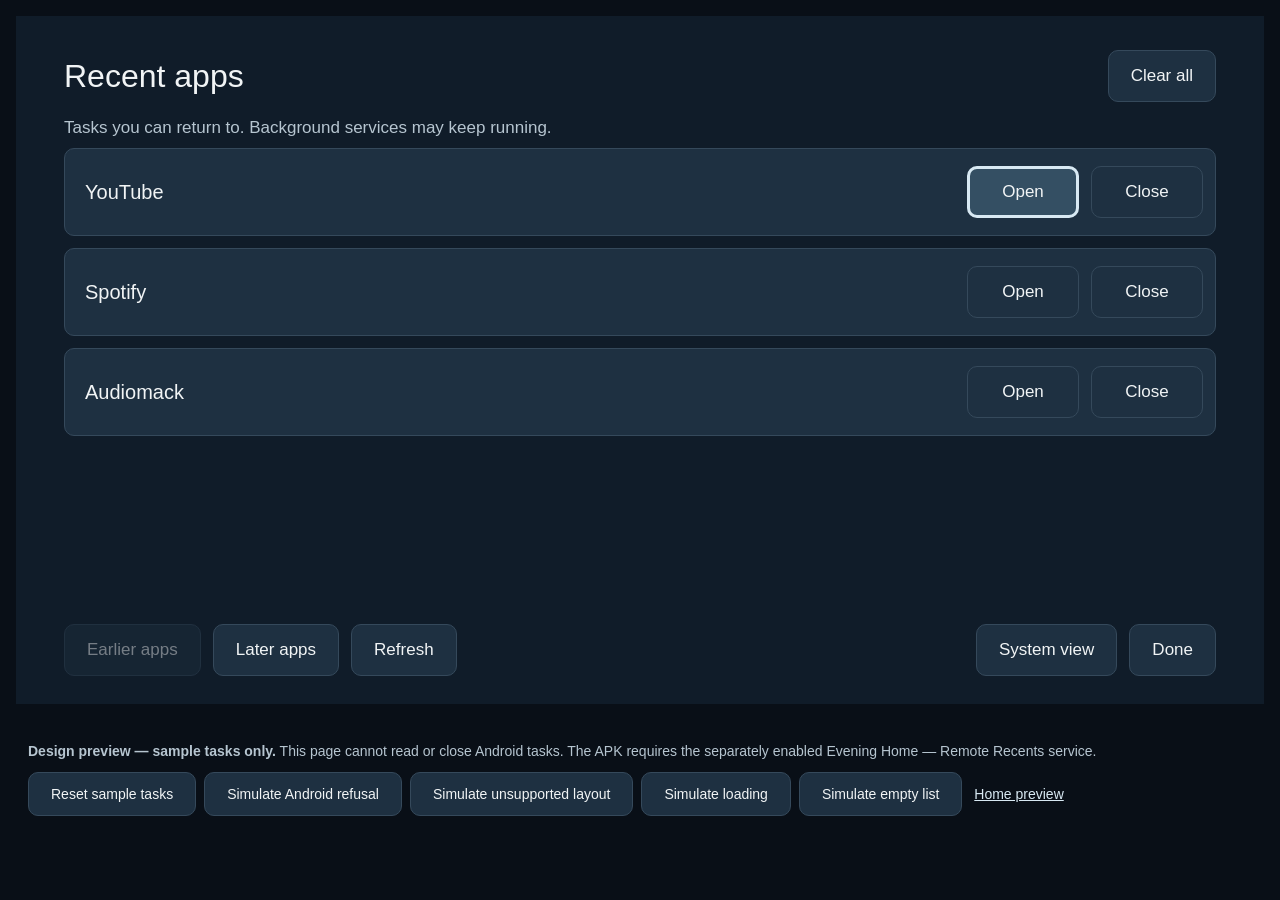
==== launcher/preview/recents.html @ af1833a1 "feat(launcher): add D-pad-friendly Recent apps panel Show real SystemUI task controls through a sepa" ====
<!doctype html>
<html lang="en"><meta charset="utf-8"><meta name="viewport" content="width=device-width,initial-scale=1"><title>Evening Home — Remote Recent apps preview</title>
<style>
:root{--background:#101c29;--surface:#1e3041;--text:#f1f4f5;--muted:#b6c5d0;--focus:#d8e9f3;color-scheme:dark;font-family:Arial,sans-serif;color:var(--text);background:#090f17}*{box-sizing:border-box}body{margin:0}button{font:500 17px Arial,sans-serif;color:var(--text);background:var(--surface);border:1px solid #35495b;border-radius:10px;height:52px;padding:0 22px;cursor:pointer;white-space:nowrap}button:hover{background:#2a4052}button:focus-visible{outline:3px solid var(--focus);outline-offset:-3px;background:#344f63}button:active{background:#466278}button:disabled{opacity:.45;cursor:default}.frame{aspect-ratio:16/9;position:relative;overflow:hidden}.tv{width:1280px;height:720px;transform-origin:top left;position:absolute;background:var(--background);padding:44px 64px;box-shadow:inset 0 0 0 16px #090f17;display:flex;flex-direction:column}header{height:64px;display:flex;align-items:center;justify-content:space-between;flex-shrink:0}h1{font-size:32px;font-weight:400;margin:0}.intro{height:40px;margin:0;font-size:17px;color:var(--muted);display:flex;align-items:center;flex-shrink:0}.tasks{flex:1;overflow:auto;min-height:0;scrollbar-color:#6e8799 var(--background);scrollbar-width:thin}.tasks::-webkit-scrollbar{width:10px}.tasks::-webkit-scrollbar-track{background:var(--background)}.tasks::-webkit-scrollbar-thumb{background:#6e8799;border:2px solid var(--background);border-radius:6px}.tasks::-webkit-scrollbar-thumb:hover{background:var(--focus)}.task{height:88px;display:flex;align-items:center;background:var(--surface);border:1px solid #35495b;border-radius:10px;padding:10px 12px 10px 20px;margin-bottom:12px;gap:12px}.name{font-size:20px;flex:1;overflow:hidden;text-overflow:ellipsis;white-space:nowrap}.task button{width:112px}.feedback{height:48px;flex-shrink:0;margin:0;font-size:17px;color:var(--muted);display:flex;align-items:center}footer{display:flex;gap:12px;flex-shrink:0}footer .space{flex:1}.empty{height:150px;display:flex;align-items:center;font-size:22px;color:var(--muted)}.review{padding:20px 28px;font-size:14px;line-height:1.7;color:var(--muted)}.review button{font-size:14px;height:44px;margin:8px 8px 0 0}.review a{color:var(--focus)}.confirm{position:absolute;inset:0;background:var(--background);padding:48px;display:flex;flex-direction:column;justify-content:center;align-items:flex-start}.confirm h2{font-size:28px;font-weight:400;margin:0}.confirm p{font-size:19px;color:var(--muted);line-height:1.6;margin:20px 0 28px}.confirm .actions{display:flex;gap:12px}[hidden]{display:none!important}
</style>
<div class="frame"><main class="tv" aria-label="Remote Recent apps design preview">
<div id="content" style="display:contents"><header><h1>Recent apps</h1><button id="clear" type="button" onclick="recentsAction(this.id)">Clear all</button></header><p class="intro">Tasks you can return to. Background services may keep running.</p><div class="tasks" id="tasks"></div><p class="feedback" id="status" role="status" aria-live="polite"></p><footer><button id="earlier" type="button" onclick="recentsAction(this.id)">Earlier apps</button><button id="later" type="button" onclick="recentsAction(this.id)">Later apps</button><button id="refresh" type="button" onclick="recentsAction(this.id)">Refresh</button><span class="space"></span><button id="system" type="button" onclick="recentsAction(this.id)">System view</button><button id="done" type="button" onclick="recentsAction(this.id)">Done</button></footer></div>
<div id="confirm" class="confirm" role="dialog" aria-modal="true" aria-labelledby="confirm-title" aria-describedby="confirm-description" hidden><h2 id="confirm-title">Clear all recent apps?</h2><p id="confirm-description">Removes the tasks in Android’s Recents list. Unsaved app state may be lost.<br>Music and other background services may continue.</p><div class="actions"><button id="cancel" type="button" onclick="recentsAction(this.id)">Cancel</button><button id="confirm-clear" type="button" onclick="recentsAction(this.id)">Clear all</button></div></div>
</main></div>
<div class="review"><strong>Design preview — sample tasks only.</strong> This page cannot read or close Android tasks. The APK requires the separately enabled Evening Home — Remote Recents service.<br><button type="button" id="reset" onclick="recentsAction(this.id)">Reset sample tasks</button><button type="button" id="failure" onclick="recentsAction(this.id)">Simulate Android refusal</button><button type="button" id="unsupported" onclick="recentsAction(this.id)">Simulate unsupported layout</button><button type="button" id="loading" onclick="recentsAction(this.id)">Simulate loading</button><button type="button" id="empty" onclick="recentsAction(this.id)">Simulate empty list</button> <a href="index.html">Home preview</a></div>
<script>
const $=s=>document.querySelector(s),actions={};function recentsAction(id){if(actions[id])actions[id]();}let items=[],offset=0,fail=false,unsupported=false;const pageSize=3;
function resize(){$('.tv').style.transform=`scale(${$('.frame').clientWidth/1280})`;}addEventListener('resize',resize);new ResizeObserver(resize).observe($('.frame'));resize();
function status(s){$('#status').textContent=s;}
function visible(){return items.slice(offset,offset+pageSize);}
function focusRow(i=0){const rows=[...document.querySelectorAll('.task')];(rows[Math.max(0,Math.min(i,rows.length-1))]?.querySelector('button')||$('#done')).focus();}
function render(focus=0){const root=$('#tasks');root.replaceChildren();visible().forEach((item,i)=>{const row=document.createElement('div');row.className='task';const name=document.createElement('span');name.className='name';name.textContent=item.name;const open=document.createElement('button'),close=document.createElement('button');open.type=close.type='button';open.textContent='Open';close.textContent='Close';open.setAttribute('aria-label',`Open ${item.name}`);close.setAttribute('aria-label',`Close ${item.name} task`);open.onclick=()=>status(`Preview: return to ${item.name}`);close.onclick=()=>{if(fail){status('Android refused the action. Task remains in the list.');return;}items=items.filter(x=>x.id!==item.id);offset=Math.min(offset,Math.max(0,items.length-pageSize));render(i);};row.append(name,open,close);root.append(row);});if(!root.children.length){const label=document.createElement('p');label.className='empty';label.textContent=unsupported?"This firmware doesn’t expose task controls. Choose System view.":'No recent apps';root.append(label);}$('#clear').disabled=!items.length;$('#earlier').disabled=!offset;$('#later').disabled=offset+pageSize>=items.length;status('');focusRow(focus);}
function confirm(show){$('#confirm').hidden=!show;$('#content').inert=show;$('#content').style.visibility=show?'hidden':'';if(show)$('#cancel').focus();else $('#clear').focus();}
actions['clear']=()=>confirm(true);actions['cancel']=()=>confirm(false);actions['confirm-clear']=()=>{confirm(false);if(fail){status('Android refused Clear all. Remaining tasks were left open.');return;}items=[];offset=0;render();};
actions['earlier']=()=>{offset=Math.max(0,offset-pageSize);render();};actions['later']=()=>{offset+=pageSize;render();};actions['refresh']=()=>render();actions['system']=()=>status('Preview: return to Android’s System view.');actions['done']=()=>status('Preview: return Home.');
function reset(){items=['YouTube','Spotify','Audiomack','Brave','Settings'].map((name,id)=>({name,id}));offset=0;fail=false;unsupported=false;$('#failure').textContent='Simulate Android refusal';render();}actions['reset']=reset;actions['failure']=()=>{fail=!fail;$('#failure').textContent=fail?'Allow simulated actions':'Simulate Android refusal';};actions['unsupported']=()=>{items=[];unsupported=true;render();};actions['empty']=()=>{items=[];unsupported=false;render();};actions['loading']=()=>{status('Loading tasks…');document.querySelectorAll('.tv button').forEach(b=>b.disabled=true);setTimeout(()=>render(),500);};
document.addEventListener('keydown',e=>{if(e.key==='Escape'){e.preventDefault();if(!$('#confirm').hidden)confirm(false);else status('Preview: return Home.');return;}if(e.key==='Tab'&&!$('#confirm').hidden){e.preventDefault();(document.activeElement===$('#cancel')?$('#confirm-clear'):$('#cancel')).focus();return;}if(!['ArrowUp','ArrowDown','ArrowLeft','ArrowRight'].includes(e.key))return;const modal=!$('#confirm').hidden;const candidates=[...document.querySelectorAll(modal?'#confirm button':'.tv button')].filter(b=>!b.disabled&&b.offsetWidth&&b.offsetHeight);if(!candidates.includes(document.activeElement))return;e.preventDefault();const current=document.activeElement,rows=[...document.querySelectorAll('.task')],row=current.closest('.task');if(row){const i=rows.indexOf(row),column=[...row.querySelectorAll('button')].indexOf(current);if(e.key==='ArrowUp'){(i?rows[i-1].querySelectorAll('button')[column]:$('#clear')).focus();return;}if(e.key==='ArrowDown'){(rows[i+1]?.querySelectorAll('button')[column]||(column?$('#done'):$('#refresh'))).focus();return;}const col=e.key==='ArrowLeft'?0:1;row.querySelectorAll('button')[col].focus();return;}const r=current.getBoundingClientRect(),horizontal=['ArrowLeft','ArrowRight'].includes(e.key),sign=['ArrowLeft','ArrowUp'].includes(e.key)?-1:1;const next=candidates.filter(b=>b!==current).map(b=>{const q=b.getBoundingClientRect(),dx=q.x+q.width/2-r.x-r.width/2,dy=q.y+q.height/2-r.y-r.height/2;return{b,along:(horizontal?dx:dy)*sign,across:Math.abs(horizontal?dy:dx)};}).filter(x=>x.along>2).sort((a,b)=>a.along+4*a.across-b.along-4*b.across)[0];if(next){next.b.focus();next.b.scrollIntoView({block:'nearest'});}});reset();
</script></html>
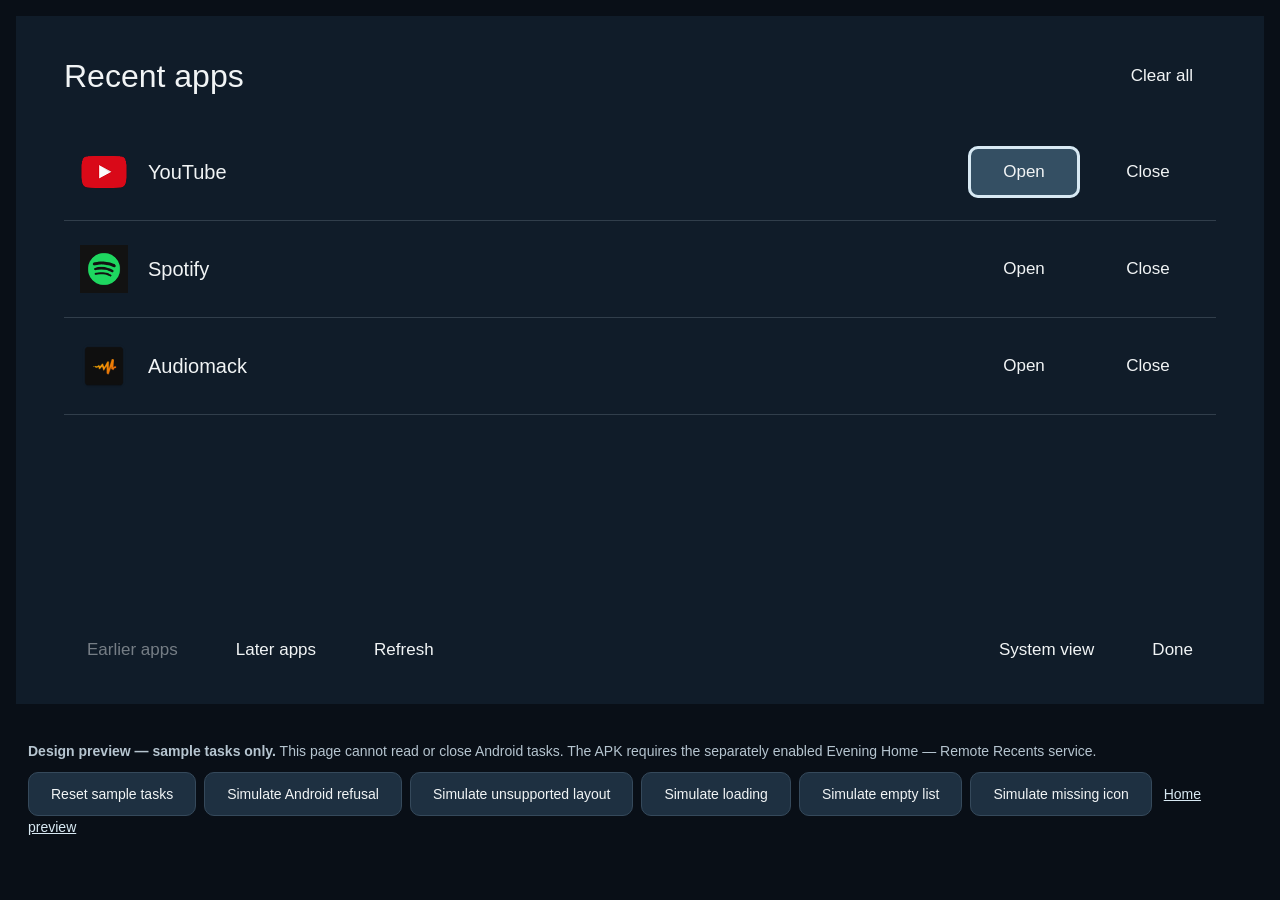
==== commit cb6d0230: "feat(launcher): add installed task icons and classic Recents styling Resolve exact installed app lab" ====
--- a/launcher/preview/recents.html
+++ b/launcher/preview/recents.html
@@ -1,23 +1,25 @@
 <!doctype html>
 <html lang="en"><meta charset="utf-8"><meta name="viewport" content="width=device-width,initial-scale=1"><title>Evening Home — Remote Recent apps preview</title>
 <style>
-:root{--background:#101c29;--surface:#1e3041;--text:#f1f4f5;--muted:#b6c5d0;--focus:#d8e9f3;color-scheme:dark;font-family:Arial,sans-serif;color:var(--text);background:#090f17}*{box-sizing:border-box}body{margin:0}button{font:500 17px Arial,sans-serif;color:var(--text);background:var(--surface);border:1px solid #35495b;border-radius:10px;height:52px;padding:0 22px;cursor:pointer;white-space:nowrap}button:hover{background:#2a4052}button:focus-visible{outline:3px solid var(--focus);outline-offset:-3px;background:#344f63}button:active{background:#466278}button:disabled{opacity:.45;cursor:default}.frame{aspect-ratio:16/9;position:relative;overflow:hidden}.tv{width:1280px;height:720px;transform-origin:top left;position:absolute;background:var(--background);padding:44px 64px;box-shadow:inset 0 0 0 16px #090f17;display:flex;flex-direction:column}header{height:64px;display:flex;align-items:center;justify-content:space-between;flex-shrink:0}h1{font-size:32px;font-weight:400;margin:0}.intro{height:40px;margin:0;font-size:17px;color:var(--muted);display:flex;align-items:center;flex-shrink:0}.tasks{flex:1;overflow:auto;min-height:0;scrollbar-color:#6e8799 var(--background);scrollbar-width:thin}.tasks::-webkit-scrollbar{width:10px}.tasks::-webkit-scrollbar-track{background:var(--background)}.tasks::-webkit-scrollbar-thumb{background:#6e8799;border:2px solid var(--background);border-radius:6px}.tasks::-webkit-scrollbar-thumb:hover{background:var(--focus)}.task{height:88px;display:flex;align-items:center;background:var(--surface);border:1px solid #35495b;border-radius:10px;padding:10px 12px 10px 20px;margin-bottom:12px;gap:12px}.name{font-size:20px;flex:1;overflow:hidden;text-overflow:ellipsis;white-space:nowrap}.task button{width:112px}.feedback{height:48px;flex-shrink:0;margin:0;font-size:17px;color:var(--muted);display:flex;align-items:center}footer{display:flex;gap:12px;flex-shrink:0}footer .space{flex:1}.empty{height:150px;display:flex;align-items:center;font-size:22px;color:var(--muted)}.review{padding:20px 28px;font-size:14px;line-height:1.7;color:var(--muted)}.review button{font-size:14px;height:44px;margin:8px 8px 0 0}.review a{color:var(--focus)}.confirm{position:absolute;inset:0;background:var(--background);padding:48px;display:flex;flex-direction:column;justify-content:center;align-items:flex-start}.confirm h2{font-size:28px;font-weight:400;margin:0}.confirm p{font-size:19px;color:var(--muted);line-height:1.6;margin:20px 0 28px}.confirm .actions{display:flex;gap:12px}[hidden]{display:none!important}
+:root{--background:#101c29;--surface:#1e3041;--text:#f1f4f5;--muted:#b6c5d0;--focus:#d8e9f3;color-scheme:dark;font-family:Arial,sans-serif;color:var(--text);background:#090f17}*{box-sizing:border-box}body{margin:0}button{font:500 17px Arial,sans-serif;color:var(--text);background:var(--surface);border:1px solid #35495b;border-radius:10px;height:52px;padding:0 22px;cursor:pointer;white-space:nowrap}button:hover{background:#2a4052}button:focus-visible{outline:3px solid var(--focus);outline-offset:-3px;background:#344f63}button:active{background:#466278}button:disabled{opacity:.45;cursor:default}.frame{aspect-ratio:16/9;position:relative;overflow:hidden}.tv{width:1280px;height:720px;transform-origin:top left;position:absolute;background:var(--background);padding:44px 64px;box-shadow:inset 0 0 0 16px #090f17;display:flex;flex-direction:column}header{height:64px;display:flex;align-items:center;justify-content:space-between;flex-shrink:0}h1{font-size:32px;font-weight:400;margin:0}.intro{height:40px;margin:0;font-size:17px;color:var(--muted);display:flex;align-items:center;flex-shrink:0}.tasks{flex:1;overflow:auto;min-height:0;scrollbar-color:#6e8799 var(--background);scrollbar-width:thin}.tasks::-webkit-scrollbar{width:10px}.tasks::-webkit-scrollbar-track{background:var(--background)}.tasks::-webkit-scrollbar-thumb{background:#6e8799;border:2px solid var(--background);border-radius:6px}.tasks::-webkit-scrollbar-thumb:hover{background:var(--focus)}.task{height:97px;display:flex;align-items:center;border-bottom:1px solid color-mix(in srgb,var(--muted) 20%,transparent);padding:12px 12px 12px 16px;gap:12px}.task-icon{width:48px;height:48px;object-fit:contain;flex-shrink:0;margin-right:8px}.app-glyph{width:48px;height:48px;flex-shrink:0;margin-right:8px;display:grid;grid-template-columns:repeat(2,15px);grid-template-rows:repeat(2,15px);gap:6px;place-content:center}.app-glyph i{background:var(--muted);opacity:.59;border-radius:3px}.tv button{background:transparent;border-color:transparent}.tv button:hover{background:#2a4052}.tv button:focus-visible{background:#344f63}.tv button:active{background:#466278}.name{font-weight:500;font-size:20px;flex:1;overflow:hidden;text-overflow:ellipsis;white-space:nowrap}.task button{width:112px}.feedback{height:48px;flex-shrink:0;margin:0;font-size:17px;color:var(--muted);display:flex;align-items:center}footer{display:flex;gap:12px;flex-shrink:0}footer .space{flex:1}.empty{height:150px;display:flex;align-items:center;font-size:22px;color:var(--muted)}.review{padding:20px 28px;font-size:14px;line-height:1.7;color:var(--muted)}.review button{font-size:14px;height:44px;margin:8px 8px 0 0}.review a{color:var(--focus)}.confirm{position:absolute;inset:0;background:var(--background);padding:48px;display:flex;flex-direction:column;justify-content:center;align-items:flex-start}.confirm h2{font-size:28px;font-weight:400;margin:0}.confirm p{font-size:19px;color:var(--muted);line-height:1.6;margin:20px 0 28px}.confirm .actions{display:flex;gap:12px}[hidden]{display:none!important}
 </style>
 <div class="frame"><main class="tv" aria-label="Remote Recent apps design preview">
-<div id="content" style="display:contents"><header><h1>Recent apps</h1><button id="clear" type="button" onclick="recentsAction(this.id)">Clear all</button></header><p class="intro">Tasks you can return to. Background services may keep running.</p><div class="tasks" id="tasks"></div><p class="feedback" id="status" role="status" aria-live="polite"></p><footer><button id="earlier" type="button" onclick="recentsAction(this.id)">Earlier apps</button><button id="later" type="button" onclick="recentsAction(this.id)">Later apps</button><button id="refresh" type="button" onclick="recentsAction(this.id)">Refresh</button><span class="space"></span><button id="system" type="button" onclick="recentsAction(this.id)">System view</button><button id="done" type="button" onclick="recentsAction(this.id)">Done</button></footer></div>
+<div id="content" style="display:contents"><header><h1>Recent apps</h1><button id="clear" type="button" onclick="recentsAction(this.id)">Clear all</button></header><div style="height:16px;flex-shrink:0" aria-hidden="true"></div><div class="tasks" id="tasks"></div><p class="feedback" id="status" role="status" aria-live="polite"></p><footer><button id="earlier" type="button" onclick="recentsAction(this.id)">Earlier apps</button><button id="later" type="button" onclick="recentsAction(this.id)">Later apps</button><button id="refresh" type="button" onclick="recentsAction(this.id)">Refresh</button><span class="space"></span><button id="system" type="button" onclick="recentsAction(this.id)">System view</button><button id="done" type="button" onclick="recentsAction(this.id)">Done</button></footer></div>
 <div id="confirm" class="confirm" role="dialog" aria-modal="true" aria-labelledby="confirm-title" aria-describedby="confirm-description" hidden><h2 id="confirm-title">Clear all recent apps?</h2><p id="confirm-description">Removes the tasks in Android’s Recents list. Unsaved app state may be lost.<br>Music and other background services may continue.</p><div class="actions"><button id="cancel" type="button" onclick="recentsAction(this.id)">Cancel</button><button id="confirm-clear" type="button" onclick="recentsAction(this.id)">Clear all</button></div></div>
 </main></div>
-<div class="review"><strong>Design preview — sample tasks only.</strong> This page cannot read or close Android tasks. The APK requires the separately enabled Evening Home — Remote Recents service.<br><button type="button" id="reset" onclick="recentsAction(this.id)">Reset sample tasks</button><button type="button" id="failure" onclick="recentsAction(this.id)">Simulate Android refusal</button><button type="button" id="unsupported" onclick="recentsAction(this.id)">Simulate unsupported layout</button><button type="button" id="loading" onclick="recentsAction(this.id)">Simulate loading</button><button type="button" id="empty" onclick="recentsAction(this.id)">Simulate empty list</button> <a href="index.html">Home preview</a></div>
+<div class="review"><strong>Design preview — sample tasks only.</strong> This page cannot read or close Android tasks. The APK requires the separately enabled Evening Home — Remote Recents service.<br><button type="button" id="reset" onclick="recentsAction(this.id)">Reset sample tasks</button><button type="button" id="failure" onclick="recentsAction(this.id)">Simulate Android refusal</button><button type="button" id="unsupported" onclick="recentsAction(this.id)">Simulate unsupported layout</button><button type="button" id="loading" onclick="recentsAction(this.id)">Simulate loading</button><button type="button" id="empty" onclick="recentsAction(this.id)">Simulate empty list</button><button type="button" id="missing-icon" onclick="recentsAction(this.id)">Simulate missing icon</button> <a href="index.html">Home preview</a></div>
+<script src="app-icons.js"></script>
 <script>
 const $=s=>document.querySelector(s),actions={};function recentsAction(id){if(actions[id])actions[id]();}let items=[],offset=0,fail=false,unsupported=false;const pageSize=3;
 function resize(){$('.tv').style.transform=`scale(${$('.frame').clientWidth/1280})`;}addEventListener('resize',resize);new ResizeObserver(resize).observe($('.frame'));resize();
 function status(s){$('#status').textContent=s;}
 function visible(){return items.slice(offset,offset+pageSize);}
 function focusRow(i=0){const rows=[...document.querySelectorAll('.task')];(rows[Math.max(0,Math.min(i,rows.length-1))]?.querySelector('button')||$('#done')).focus();}
-function render(focus=0){const root=$('#tasks');root.replaceChildren();visible().forEach((item,i)=>{const row=document.createElement('div');row.className='task';const name=document.createElement('span');name.className='name';name.textContent=item.name;const open=document.createElement('button'),close=document.createElement('button');open.type=close.type='button';open.textContent='Open';close.textContent='Close';open.setAttribute('aria-label',`Open ${item.name}`);close.setAttribute('aria-label',`Close ${item.name} task`);open.onclick=()=>status(`Preview: return to ${item.name}`);close.onclick=()=>{if(fail){status('Android refused the action. Task remains in the list.');return;}items=items.filter(x=>x.id!==item.id);offset=Math.min(offset,Math.max(0,items.length-pageSize));render(i);};row.append(name,open,close);root.append(row);});if(!root.children.length){const label=document.createElement('p');label.className='empty';label.textContent=unsupported?"This firmware doesn’t expose task controls. Choose System view.":'No recent apps';root.append(label);}$('#clear').disabled=!items.length;$('#earlier').disabled=!offset;$('#later').disabled=offset+pageSize>=items.length;status('');focusRow(focus);}
+function fallbackIcon(){const icon=document.createElement('span');icon.className='app-glyph';icon.setAttribute('aria-hidden','true');for(let i=0;i<4;i++)icon.append(document.createElement('i'));return icon;}
+function render(focus=0){const root=$('#tasks');root.replaceChildren();visible().forEach((item,i)=>{const row=document.createElement('div');row.className='task';const name=document.createElement('span');name.className='name';name.textContent=item.name;const open=document.createElement('button'),close=document.createElement('button');open.type=close.type='button';open.textContent='Open';close.textContent='Close';open.setAttribute('aria-label',`Open ${item.name}`);close.setAttribute('aria-label',`Close ${item.name} task`);open.onclick=()=>status(`Preview: return to ${item.name}`);close.onclick=()=>{if(fail){status('Android refused the action. Task remains in the list.');return;}items=items.filter(x=>x.id!==item.id);offset=Math.min(offset,Math.max(0,items.length-pageSize));render(i);};const source=window.APP_ICONS?.[item.name];let icon;if(source){icon=document.createElement('img');icon.className='task-icon';icon.src=source;icon.alt='';icon.setAttribute('aria-hidden','true');icon.onerror=()=>{icon.replaceWith(fallbackIcon());};}else icon=fallbackIcon();row.append(icon,name,open,close);root.append(row);});if(!root.children.length){const label=document.createElement('p');label.className='empty';label.textContent=unsupported?"This firmware doesn’t expose task controls. Choose System view.":'No recent apps';root.append(label);}$('#clear').disabled=!items.length;$('#earlier').disabled=!offset;$('#later').disabled=offset+pageSize>=items.length;status('');focusRow(focus);}
 function confirm(show){$('#confirm').hidden=!show;$('#content').inert=show;$('#content').style.visibility=show?'hidden':'';if(show)$('#cancel').focus();else $('#clear').focus();}
 actions['clear']=()=>confirm(true);actions['cancel']=()=>confirm(false);actions['confirm-clear']=()=>{confirm(false);if(fail){status('Android refused Clear all. Remaining tasks were left open.');return;}items=[];offset=0;render();};
 actions['earlier']=()=>{offset=Math.max(0,offset-pageSize);render();};actions['later']=()=>{offset+=pageSize;render();};actions['refresh']=()=>render();actions['system']=()=>status('Preview: return to Android’s System view.');actions['done']=()=>status('Preview: return Home.');
-function reset(){items=['YouTube','Spotify','Audiomack','Brave','Settings'].map((name,id)=>({name,id}));offset=0;fail=false;unsupported=false;$('#failure').textContent='Simulate Android refusal';render();}actions['reset']=reset;actions['failure']=()=>{fail=!fail;$('#failure').textContent=fail?'Allow simulated actions':'Simulate Android refusal';};actions['unsupported']=()=>{items=[];unsupported=true;render();};actions['empty']=()=>{items=[];unsupported=false;render();};actions['loading']=()=>{status('Loading tasks…');document.querySelectorAll('.tv button').forEach(b=>b.disabled=true);setTimeout(()=>render(),500);};
+function reset(){items=['YouTube','Spotify','Audiomack','Brave','Settings'].map((name,id)=>({name,id}));offset=0;fail=false;unsupported=false;$('#failure').textContent='Simulate Android refusal';render();}actions['reset']=reset;actions['failure']=()=>{fail=!fail;$('#failure').textContent=fail?'Allow simulated actions':'Simulate Android refusal';};actions['unsupported']=()=>{items=[];unsupported=true;render();};actions['missing-icon']=()=>{items=[{name:'Unknown app',id:99}];offset=0;render();};actions['empty']=()=>{items=[];unsupported=false;render();};actions['loading']=()=>{status('Loading tasks…');document.querySelectorAll('.tv button').forEach(b=>b.disabled=true);setTimeout(()=>render(),500);};
 document.addEventListener('keydown',e=>{if(e.key==='Escape'){e.preventDefault();if(!$('#confirm').hidden)confirm(false);else status('Preview: return Home.');return;}if(e.key==='Tab'&&!$('#confirm').hidden){e.preventDefault();(document.activeElement===$('#cancel')?$('#confirm-clear'):$('#cancel')).focus();return;}if(!['ArrowUp','ArrowDown','ArrowLeft','ArrowRight'].includes(e.key))return;const modal=!$('#confirm').hidden;const candidates=[...document.querySelectorAll(modal?'#confirm button':'.tv button')].filter(b=>!b.disabled&&b.offsetWidth&&b.offsetHeight);if(!candidates.includes(document.activeElement))return;e.preventDefault();const current=document.activeElement,rows=[...document.querySelectorAll('.task')],row=current.closest('.task');if(row){const i=rows.indexOf(row),column=[...row.querySelectorAll('button')].indexOf(current);if(e.key==='ArrowUp'){(i?rows[i-1].querySelectorAll('button')[column]:$('#clear')).focus();return;}if(e.key==='ArrowDown'){(rows[i+1]?.querySelectorAll('button')[column]||(column?$('#done'):$('#refresh'))).focus();return;}const col=e.key==='ArrowLeft'?0:1;row.querySelectorAll('button')[col].focus();return;}const r=current.getBoundingClientRect(),horizontal=['ArrowLeft','ArrowRight'].includes(e.key),sign=['ArrowLeft','ArrowUp'].includes(e.key)?-1:1;const next=candidates.filter(b=>b!==current).map(b=>{const q=b.getBoundingClientRect(),dx=q.x+q.width/2-r.x-r.width/2,dy=q.y+q.height/2-r.y-r.height/2;return{b,along:(horizontal?dx:dy)*sign,across:Math.abs(horizontal?dy:dx)};}).filter(x=>x.along>2).sort((a,b)=>a.along+4*a.across-b.along-4*b.across)[0];if(next){next.b.focus();next.b.scrollIntoView({block:'nearest'});}});reset();
 </script></html>
